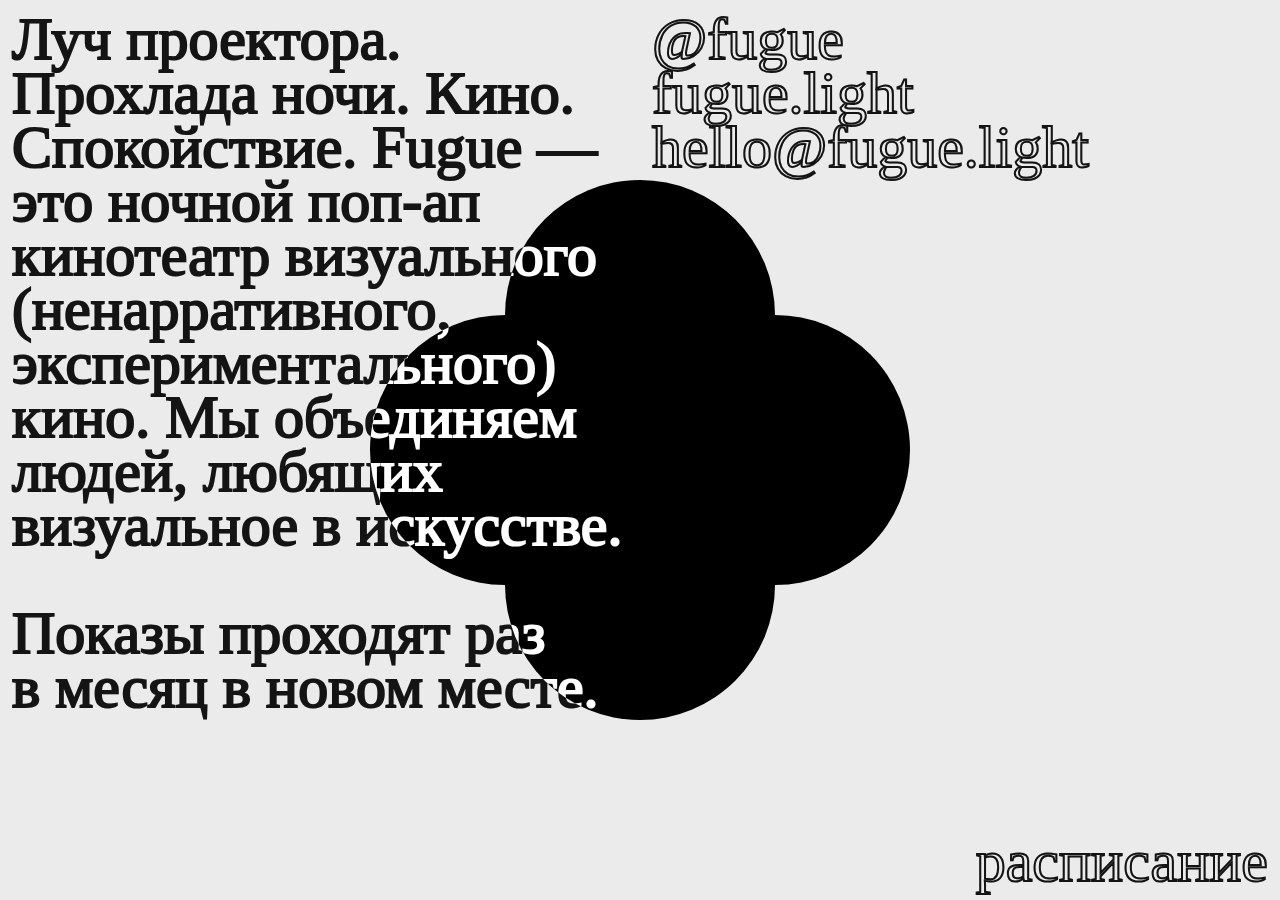
==== about.html @ 92d70b5e "added about page" ====
<!DOCTYPE html>
<html lang="ru">

<head>
    <meta charset="UTF-8">
    <meta name="viewport" content="width=device-width, initial-scale=1.0">

    <title>Кинотеатр Fugue</title>

    <meta property="og:type" content="article">
    <meta property="og:title" content="Кинотеатр Fugue">
    <meta property="og:description"
        content="Луч проектора. Прохлада ночи. Кино. Спокойствие. Fugue — это ночной поп-ап кинотеатр визуального  (ненарративного, экспериментального) кино. Мы объединяем людей, любящих визуальное в искусстве.">

    <link rel="stylesheet" href="stylesheet/style.css">
    <script src="javascript/main.js" type="module" charset="UTF-8"></script>
</head>

<body>
    <div class="f-logo-p"></div>
    <div class="f-logo-p"></div>
    <div class="f-logo-p"></div>
    <div class="f-logo-p"></div>

    <a href="index.html" class="screening link">расписание</a>

    <p id="about" class="screening">Луч проектора. Прохлада ночи. Кино. Спокойствие. Fugue&nbsp;&mdash; это ночной
        поп-ап кинотеатр визуального
        (ненарративного, экспериментального) кино. Мы&nbsp;объединяем людей, любящих визуальное
        в&nbsp;искусстве. <br><br>

        Показы проходят раз в&nbsp;месяц в&nbsp;новом месте.</p>
    <p id="contact" class="screening">@fugue <br>
        fugue.light <br>
        hello@fugue.light</p>

</body>

</html>
---- stylesheet/style.css ----
@import "reset.css";
@import "content.css";
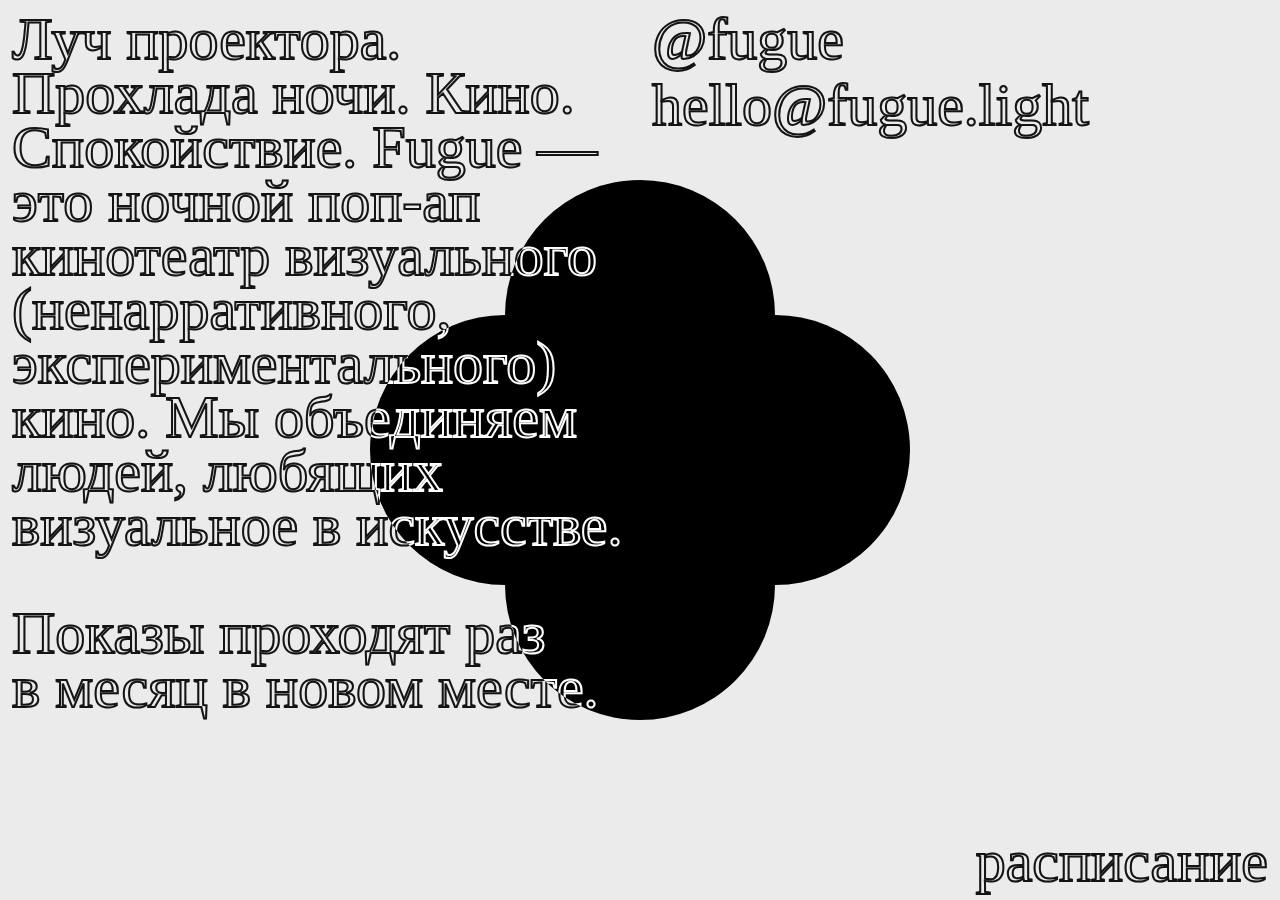
==== commit 16dac055: "navigation" ====
--- a/about.html
+++ b/about.html
@@ -30,9 +30,13 @@
         в&nbsp;искусстве. <br><br>
 
         Показы проходят раз в&nbsp;месяц в&nbsp;новом месте.</p>
-    <p id="contact" class="screening">@fugue <br>
-        fugue.light <br>
-        hello@fugue.light</p>
+    <div id="contact" class="screening">
+        <p class="hover">
+            @fugue
+        </p>
+        <p class="hover">hello@fugue.light</p>
+    </div>
+
 
 </body>
 
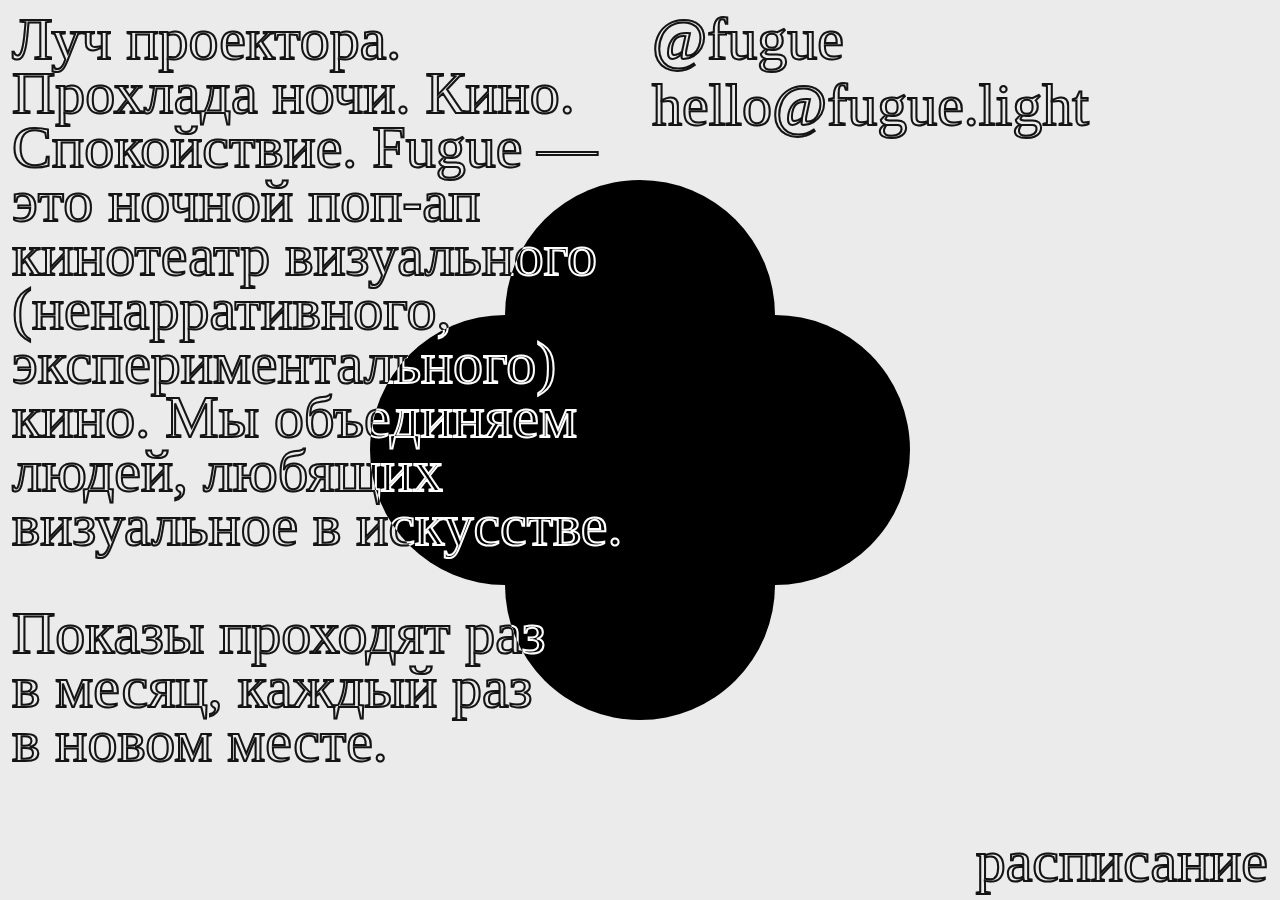
==== commit 03c90821: "+" ====
--- a/about.html
+++ b/about.html
@@ -12,6 +12,9 @@
     <meta property="og:description"
         content="Луч проектора. Прохлада ночи. Кино. Спокойствие. Fugue — это ночной поп-ап кинотеатр визуального  (ненарративного, экспериментального) кино. Мы объединяем людей, любящих визуальное в искусстве.">
 
+    <link rel="preconnect" href="https://fonts.googleapis.com">
+    <link rel="preconnect" href="https://fonts.gstatic.com" crossorigin>
+    <link href="https://fonts.googleapis.com/css2?family=Martian+Mono:wdth@87.5&display=swap" rel="stylesheet">
     <link rel="stylesheet" href="stylesheet/style.css">
     <script src="javascript/main.js" type="module" charset="UTF-8"></script>
 </head>
@@ -29,7 +32,8 @@
         (ненарративного, экспериментального) кино. Мы&nbsp;объединяем людей, любящих визуальное
         в&nbsp;искусстве. <br><br>
 
-        Показы проходят раз в&nbsp;месяц в&nbsp;новом месте.</p>
+        Показы проходят раз в&nbsp;месяц, каждый раз в&nbsp;новом месте.</p>
+
     <div id="contact" class="screening">
         <p class="hover">
             @fugue
@@ -37,7 +41,6 @@
         <p class="hover">hello@fugue.light</p>
     </div>
 
-
 </body>
 
 </html>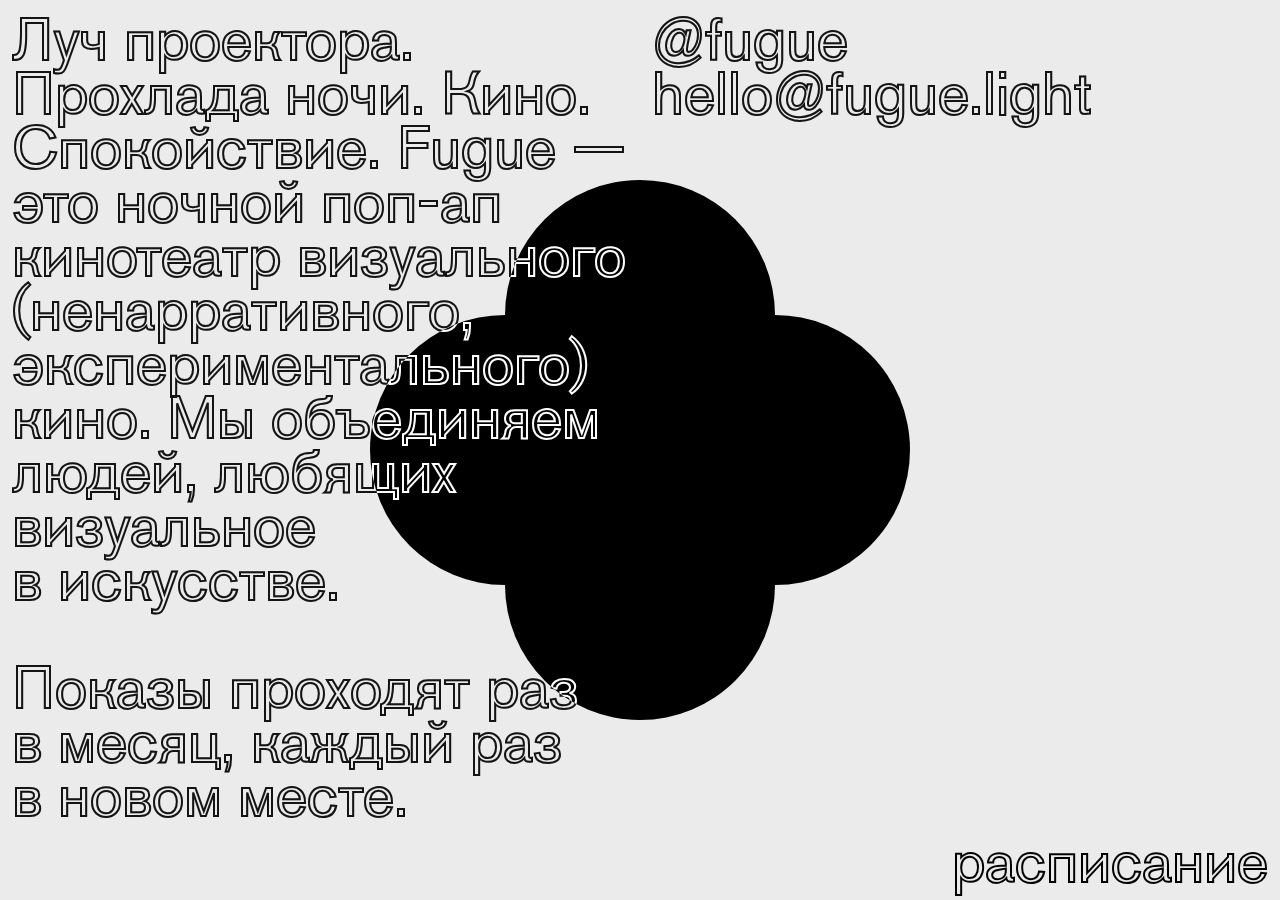
==== commit 81eb5216: "fixed safari support" ====
--- a/about.html
+++ b/about.html
@@ -25,7 +25,7 @@
     <div class="f-logo-p"></div>
     <div class="f-logo-p"></div>
 
-    <a href="index.html" class="screening link">расписание</a>
+    <a href="index.html" class="link">расписание</a>
 
     <p id="about" class="screening">Луч проектора. Прохлада ночи. Кино. Спокойствие. Fugue&nbsp;&mdash; это ночной
         поп-ап кинотеатр визуального
@@ -33,14 +33,11 @@
         в&nbsp;искусстве. <br><br>
 
         Показы проходят раз в&nbsp;месяц, каждый раз в&nbsp;новом месте.</p>
-
-    <div id="contact" class="screening">
-        <p class="hover">
+    <p id="contact"><a href="https://www.instagram.com/fugue/" class="hover">
             @fugue
-        </p>
-        <p class="hover">hello@fugue.light</p>
-    </div>
-
+        </a><br>
+        <a href="mailto:hello@fugue.light" class="hover">hello@fugue.light</a>
+    </p>
 </body>
 
 </html>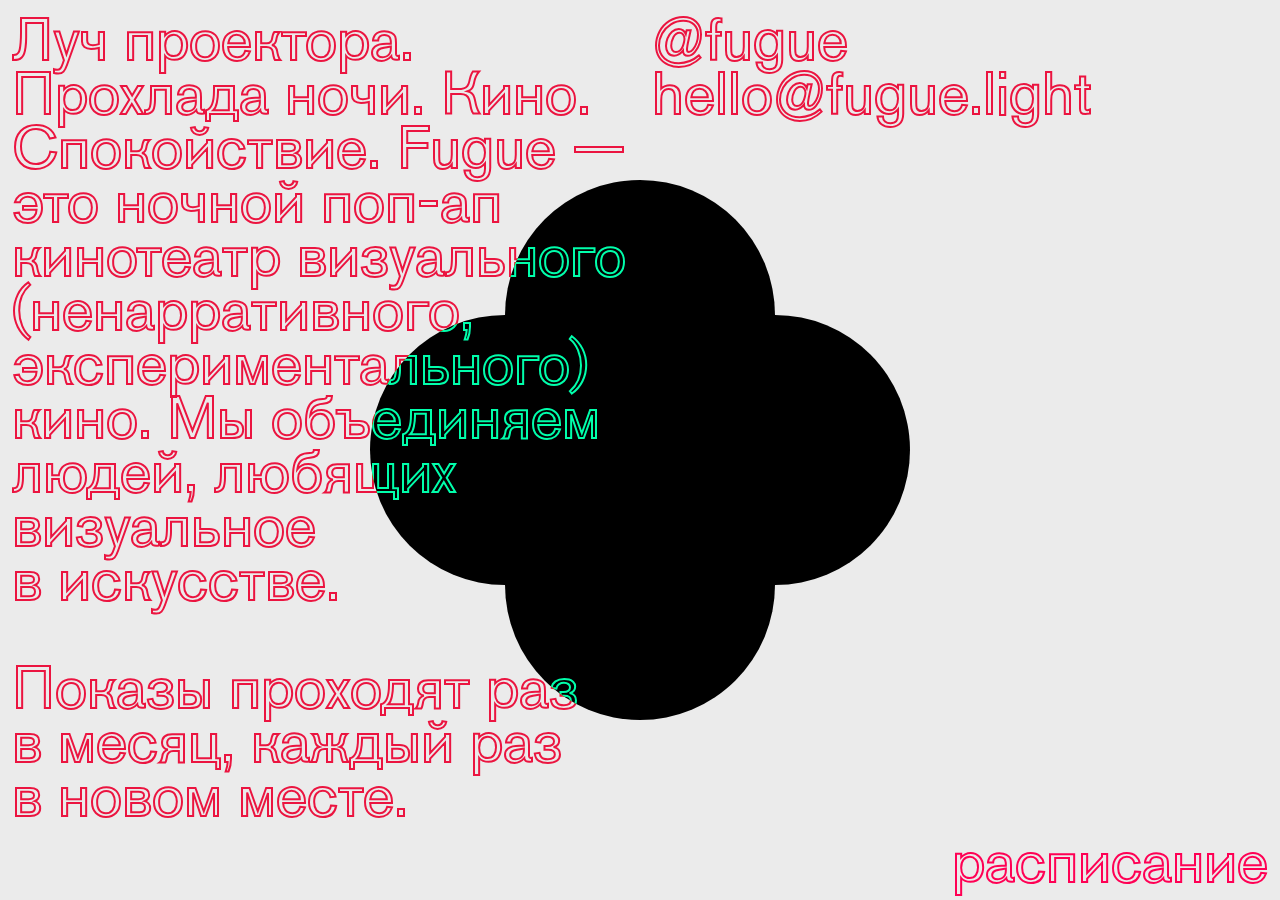
==== commit adfc13e9: "+favicon" ====
--- a/about.html
+++ b/about.html
@@ -7,6 +7,7 @@
 
     <title>Кинотеатр Fugue</title>
 
+    <link rel="icon" type="image/x-icon" href="/img/favicon.svg">
     <meta property="og:type" content="article">
     <meta property="og:title" content="Кинотеатр Fugue">
     <meta property="og:description"
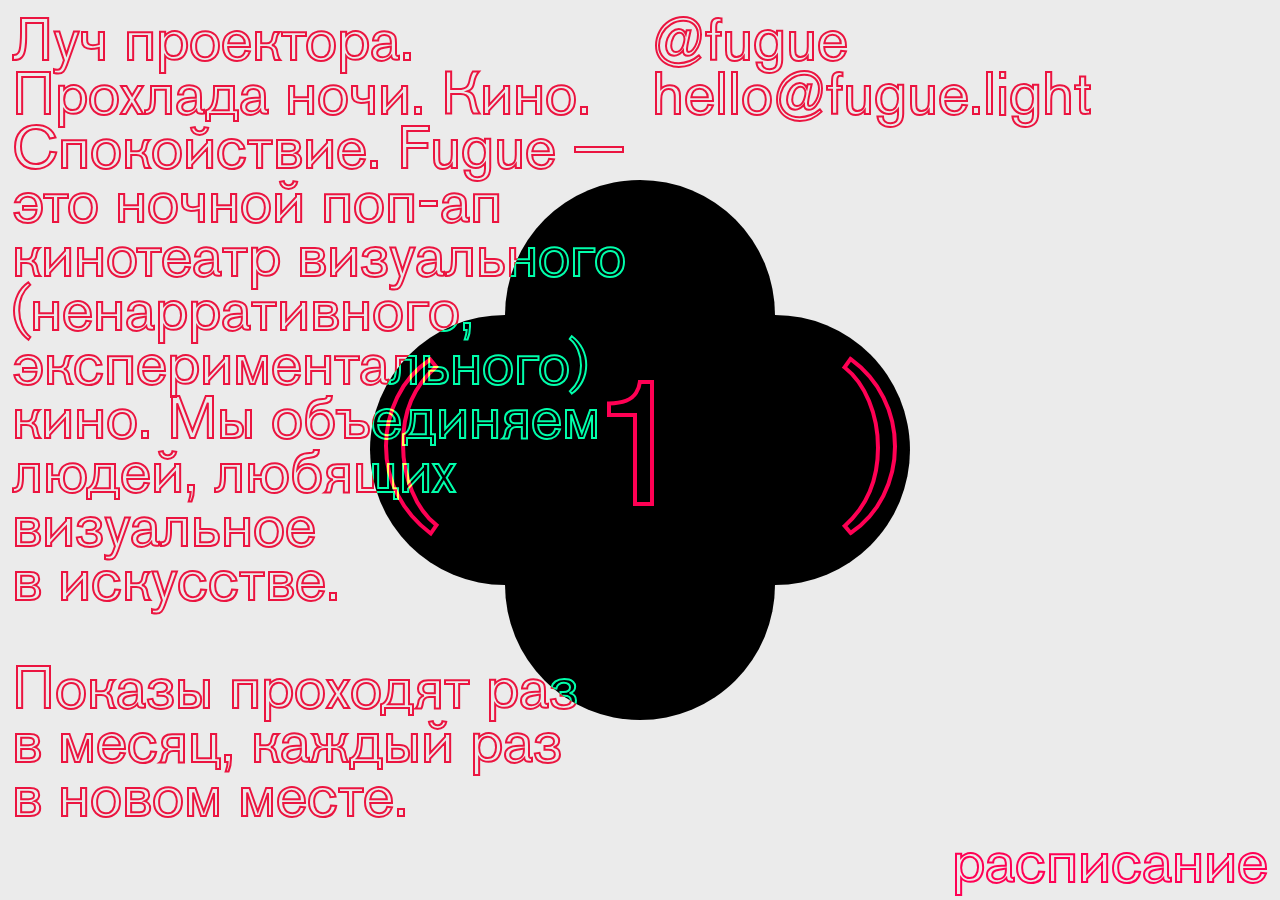
==== commit af514a2e: "change number" ====
--- a/about.html
+++ b/about.html
@@ -25,6 +25,11 @@
     <div class="f-logo-p"></div>
     <div class="f-logo-p"></div>
     <div class="f-logo-p"></div>
+    <div class="scr-num-cont">
+        <h1 class="scr-num ">(</h1>
+        <h1 class="scr-num ">1</h1>
+        <h1 class="scr-num ">)</h1>
+    </div>
 
     <a href="index.html" class="link">расписание</a>
 
